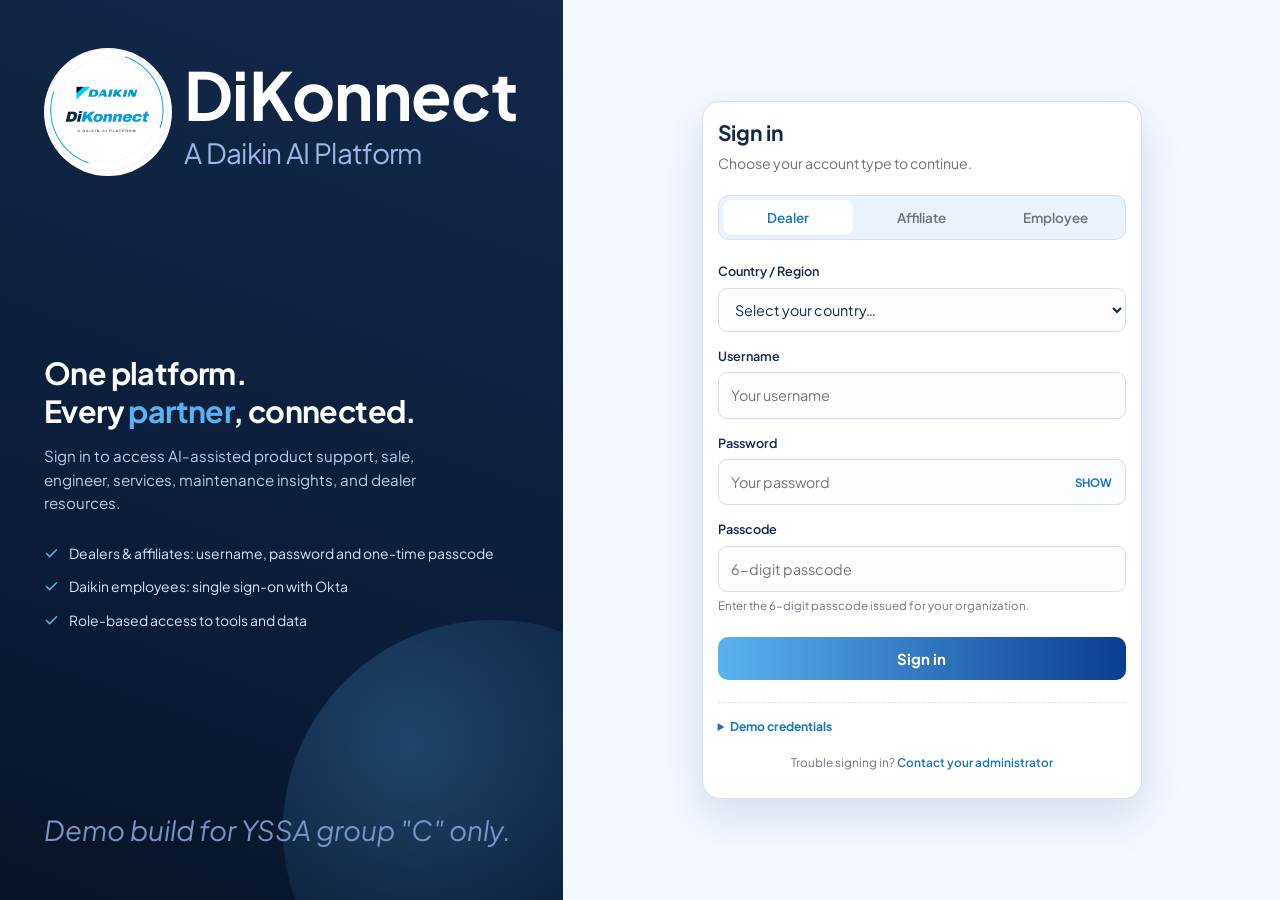
==== index.html @ c36b43f8 "Create index.html" ====
<!DOCTYPE html>
<html lang="en">
<head>
<meta charset="UTF-8">
<meta name="viewport" content="width=device-width, initial-scale=1.0">
<title>Sign in — DiKonnect</title>
<link rel="stylesheet" href="css/login.css">
<link rel="manifest" href="manifest.json">
<meta name="theme-color" content="#13284A">
<link rel="apple-touch-icon" href="icons/icon-192.png">
</head>
<body>

<div class="wrap">

  <!-- mobile-only brand bar -->
  <div class="mobile-brand">
    <img class="mark" src="sources/img/logo.png" alt="DiKonnect logo" width="36" height="36">
    <div class="txt">DiKonnect<span>A  Daikin  AI  Platform</span></div>
  </div>

  <!-- left: brand -->
  <aside class="hero">
    <div class="brand">
      <img class="mark" src="sources/img/logo.png" alt="DiKonnect logo" width="44" height="44">
      <div class="txt">DiKonnect<span>A  Daikin  AI  Platform</span></div>
    </div>

    <div class="hero-body">
      <h1>One platform.<br>Every <em>partner</em>, connected.</h1>
      <p>Sign in to access AI-assisted product support, sale, engineer, services, maintenance insights, and dealer resources.</p>
      <ul class="hero-points">
        <li>
          <svg width="15" height="15" viewBox="0 0 24 24" fill="none" stroke="#5AB2F0" stroke-width="2.4" stroke-linecap="round" stroke-linejoin="round"><path d="M20 6L9 17l-5-5"/></svg>
          Dealers &amp; affiliates: username, password and one-time passcode
        </li>
        <li>
          <svg width="15" height="15" viewBox="0 0 24 24" fill="none" stroke="#5AB2F0" stroke-width="2.4" stroke-linecap="round" stroke-linejoin="round"><path d="M20 6L9 17l-5-5"/></svg>
          Daikin employees: single sign-on with Okta
        </li>
        <li>
          <svg width="15" height="15" viewBox="0 0 24 24" fill="none" stroke="#5AB2F0" stroke-width="2.4" stroke-linecap="round" stroke-linejoin="round"><path d="M20 6L9 17l-5-5"/></svg>
          Role-based access to tools and data
        </li>
      </ul>
    </div>

    <div class="hero-foot">Demo build for YSSA group "C" only.</div>
  </aside>

  <!-- right: sign-in card -->
  <main class="stage">
    <div class="card">
      <h2>Sign in</h2>
      <p class="sub">Choose your account type to continue.</p>

      <div class="roles" role="tablist" aria-label="Account type">
        <button type="button" class="active" data-role="dealer"    role="tab" aria-selected="true">Dealer</button>
        <button type="button" data-role="affiliate" role="tab" aria-selected="false">Affiliate</button>
        <button type="button" data-role="employee"  role="tab" aria-selected="false">Employee</button>
      </div>

      <!-- dealer / affiliate form -->
      <form class="pane active" id="credForm" novalidate>
        <label for="country">Country / Region</label>
        <select id="country" name="country" required>
          <option value="">Select your country…</option>
          <option>Thailand</option>
          <option>Singapore</option>
          <option>Philippines</option>
          <option>Indonesia</option>
          <option>Cambodia</option>
          <option>Australia</option>
          <option>Viet Nam</option>
          <option>Malaysia</option>
          <option>India</option>
          <!--<option>Tanzania</option>-->
          <option>New Zealand</option>
        </select>

        <label for="username">Username</label>
        <input type="text" id="username" name="username" autocomplete="username" placeholder="Your username" required>

        <label for="password">Password</label>
        <div class="pw-row">
          <input type="password" id="password" name="password" autocomplete="current-password" placeholder="Your password" required>
          <button type="button" class="pw-toggle" id="pwToggle" aria-label="Show password">SHOW</button>
        </div>

        <label for="passcode">Passcode</label>
        <input type="text" id="passcode" name="passcode" inputmode="numeric" pattern="[0-9]{6}"
               maxlength="6" placeholder="6-digit passcode" autocomplete="one-time-code" required>
        <div class="hint">Enter the 6-digit passcode issued for your organization.</div>

        <button type="submit" class="primary" id="signInBtn">Sign in</button>
        <div class="msg" id="credMsg" role="alert"></div>
      </form>

      <!-- employee / Okta pane -->
      <div class="pane" id="ssoPane">
        <div class="sso-box">
          <p>Daikin employees sign in with their corporate Okta account. You will be redirected to Okta to authenticate.</p>
          <button type="button" class="okta-btn" id="oktaBtn">
            <span class="okta-mark" aria-hidden="true"></span>
            Sign in with Okta
          </button>
          <div class="sso-note">Use your <strong>@daikin</strong> corporate credentials. MFA may be required.</div>
        </div>
        <div class="msg" id="ssoMsg" role="alert"></div>
      </div>

      <!-- demo helper -->
      <details class="demo-creds">
        <summary>Demo credentials</summary>
        <table>
          <tr><th>Type</th><th>Country</th><th>Username</th><th>Password</th><th>Passcode</th></tr>
          <tr><td>Dealer</td><td>Thailand</td><td><code>dealer01</code></td><td><code>Dealer#2026</code></td><td><code>123456</code></td></tr>
          <tr><td>Dealer</td><td>Singapore</td><td><code>dealer02</code></td><td><code>Dealer#2026</code></td><td><code>222222</code></td></tr>
          <tr><td>Affiliate</td><td>Viet Nam</td><td><code>affiliate01</code></td><td><code>Affil#2026</code></td><td><code>654321</code></td></tr>
          <tr><td>Affiliate</td><td>Australia</td><td><code>affiliate02</code></td><td><code>Affil#2026</code></td><td><code>888888</code></td></tr>
          <tr><td>Employee</td><td colspan="4">Click “Sign in with Okta Verify”</td></tr>
        </table>
      </details>

      <div class="card-foot">
        Trouble signing in? <a href="#" onclick="return false;">Contact your administrator</a>
      </div>
    </div>
  </main>
</div>

<script src="js/login.js"></script>
<script src="js/pwa.js"></script>
</body>
</html>
---- css/login.css ----
@import url('https://fonts.googleapis.com/css2?family=Plus+Jakarta+Sans:wght@400;500;600;700;800&display=swap');

  :root{
    --grad-light:#5AB2F0;
    --grad-dark:#0B3D91;
    --navy:#13284A;
    --eyebrow-blue:#1B75BB;
    --border-gray:#D7DEEA;
    --icon-blue:#2F7DD1;
    --gray-text:#6B7280;
    --bg:#F4F8FF;
    --white:#FFFFFF;
    --green:#1B9169;
    --green-soft:#E1F5EC;
    --red:#C0392B;
    --red-soft:#FDECEA;
    --sky:#EAF2FE;
    --shadow-sm:0 1px 2px rgba(19,34,66,.05);
    --shadow-lg:0 18px 44px rgba(11,61,145,.14);
  }
  *{box-sizing:border-box;}
  html,body{height:100%;}
  body{
    margin:0;background:var(--bg);color:var(--navy);
    font-family:"Plus Jakarta Sans",-apple-system,"Segoe UI",Roboto,Helvetica,Arial,sans-serif;
    line-height:1.55;-webkit-font-smoothing:antialiased;
  }
  button{font-family:inherit;}

  .wrap{
    min-height:100vh;display:grid;grid-template-columns:minmax(340px,44%) 1fr;
  }
  /* ---------- left brand panel ---------- */
  .hero{
    background:linear-gradient(200deg,var(--navy) 0%,#0A1C38 68%,#081428 100%);
    color:#fff;padding:48px 44px;display:flex;flex-direction:column;position:relative;overflow:hidden;
  }
  .hero::after{
    content:"";position:absolute;right:-140px;bottom:-140px;width:420px;height:420px;border-radius:50%;
    background:radial-gradient(circle at 30% 30%, rgba(90,178,240,.28), rgba(11,61,145,.05) 65%);
    pointer-events:none;
  }
  .brand{display:flex;align-items:center;gap:12px;}
  .brand .mark{
    width:128px;height:128px;border-radius:11px;flex:0 0 auto;
    background:linear-gradient(135deg,var(--grad-light),var(--grad-dark));
    display:flex;align-items:center;justify-content:center;
    font-weight:800;font-size:1.2rem;color:#fff;
  }
  img.mark{border-radius:50%!important;background:#fff;object-fit:cover;padding:0;border:none;}
  .brand .txt{font-weight:700;font-size:4.14rem;line-height:1.2;letter-spacing:-0.01em;}
  .brand .txt span{display:block;font-weight:400;font-size:1.74rem;color:#9FB6E8;margin-top:1px;}

  .hero-body{margin:auto 0;padding:40px 0;}
  .hero-body h1{margin:0 0 14px;font-size:1.9rem;letter-spacing:-0.02em;line-height:1.25;}
  .hero-body h1 em{font-style:normal;color:var(--grad-light);}
  .hero-body p{margin:0;color:#B9CDF2;font-size:0.95rem;max-width:400px;}

  .hero-points{margin:28px 0 0;padding:0;list-style:none;display:flex;flex-direction:column;gap:12px;}
  .hero-points li{display:flex;align-items:flex-start;gap:10px;font-size:0.87rem;color:#D7E4FB;}
  .hero-points svg{flex:0 0 auto;margin-top:3px;}

  .hero-foot{font-size:1.72rem;color:#7C93C2;position:relative; font-style: italic;}

  /* mobile brand bar (shown instead of hero on small screens) */
  .mobile-brand{
    display:none;align-items:center;gap:11px;
    background:linear-gradient(200deg,var(--navy) 0%,#0A1C38 100%);
    color:#fff;padding:16px 20px;
  }
  .mobile-brand .mark{
    width:36px;height:36px;border-radius:9px;flex:0 0 auto;
    background:linear-gradient(135deg,var(--grad-light),var(--grad-dark));
    display:flex;align-items:center;justify-content:center;
    font-weight:800;font-size:1rem;color:#fff;
  }
  .mobile-brand .txt{font-weight:700;font-size:0.98rem;line-height:1.2;}
  .mobile-brand .txt span{display:block;font-weight:400;font-size:0.68rem;color:#9FB6E8;}

  @media (max-width:860px){
    .wrap{grid-template-columns:1fr;grid-template-rows:auto 1fr;}
    .hero{display:none;}
    .mobile-brand{display:flex;}
    .stage{padding:24px 16px 40px;align-items:flex-start;}
    .card{padding:22px 18px 20px;border-radius:14px;max-width:none;}
    .roles button{font-size:0.8rem;padding:9px 2px;}
    .demo-creds table{font-size:0.7rem;}
    .demo-creds td, .demo-creds th{padding:4px 4px;}
  }

  /* ---------- right sign-in panel ---------- */
  .stage{display:flex;align-items:center;justify-content:center;padding:15px 15px;}
  .card{
    width:100%;max-width:440px;background:var(--white);
    border:1px solid var(--border-gray);border-radius:18px;
    padding:15px 15px 26px;box-shadow:var(--shadow-lg);
  }
  .card h2{margin:0 0 4px;font-size:1.32rem;letter-spacing:-0.015em;color:var(--navy);}
  .card .sub{margin:0 0 20px;color:var(--gray-text);font-size:0.88rem;}

  /* role tabs */
  .roles{
    display:grid;grid-template-columns:1fr 1fr 1fr;gap:4px;
    background:var(--sky);border:1px solid var(--border-gray);
    border-radius:11px;padding:4px;margin-bottom:22px;
  }
  .roles button{
    border:none;background:none;border-radius:8px;cursor:pointer;
    padding:9px 4px;font-size:0.84rem;font-weight:600;color:var(--gray-text);
    transition:background .16s,color .16s,box-shadow .16s;
  }
  .roles button:hover{color:var(--navy);}
  .roles button.active{
    background:var(--white);color:var(--eyebrow-blue);
    box-shadow:var(--shadow-sm);
  }
  .roles button:focus-visible{outline:none;box-shadow:0 0 0 3px rgba(90,178,240,.35);}

  .pane{display:none;}
  .pane.active{display:block;}

  label{display:block;font-size:0.79rem;font-weight:600;color:var(--navy);margin:15px 0 6px;}
  .pane label:first-of-type{margin-top:0;}
  input[type=text], input[type=password], select{
    width:100%;font:inherit;font-size:0.9rem;
    padding:11px 12px;border:1.5px solid var(--border-gray);border-radius:9px;
    background:#FBFDFF;color:var(--navy);transition:border-color .15s,background .15s;
  }
  input:focus, select:focus, button:focus-visible{
    outline:none;border-color:var(--grad-light);background:#fff;
    box-shadow:0 0 0 3px rgba(90,178,240,.18);
  }
  .pw-row{position:relative;}
  .pw-row input{padding-right:58px;}
  .pw-toggle{
    position:absolute;right:8px;top:50%;transform:translateY(-50%);
    border:none;background:none;cursor:pointer;
    font-size:0.72rem;font-weight:700;color:var(--eyebrow-blue);padding:6px;
  }
  .hint{font-size:0.72rem;color:var(--gray-text);margin-top:5px;}

  .primary{
    width:100%;margin-top:22px;
    background:linear-gradient(90deg,var(--grad-light),var(--grad-dark));
    color:#fff;border:none;border-radius:10px;
    padding:12px;font-size:0.94rem;font-weight:700;letter-spacing:0.01em;
    cursor:pointer;transition:filter .16s,transform .05s;
  }
  .primary:hover{filter:brightness(1.07);}
  .primary:active{transform:translateY(1px);}
  .primary[disabled]{filter:grayscale(.4) brightness(.95);cursor:progress;}

  /* employee / Okta pane */
  .sso-box{
    border:1.5px solid var(--border-gray);border-radius:12px;
    background:#FBFDFF;padding:18px;text-align:center;
  }
  .sso-box p{margin:0 0 14px;font-size:0.85rem;color:var(--gray-text);}
  .okta-btn{
    width:100%;display:flex;align-items:center;justify-content:center;gap:10px;
    background:var(--navy);color:#fff;border:none;border-radius:10px;
    padding:12px;font-size:0.94rem;font-weight:700;cursor:pointer;
    transition:filter .16s,transform .05s;
  }
  .okta-btn:hover{filter:brightness(1.15);}
  .okta-btn:active{transform:translateY(1px);}
  .okta-btn[disabled]{cursor:progress;filter:brightness(.9);}
  .okta-mark{
    width:20px;height:20px;border-radius:50%;flex:0 0 auto;
    border:5px solid #fff;background:transparent;
  }
  .sso-note{font-size:0.72rem;color:var(--gray-text);margin-top:12px;}

  /* messages */
  .msg{
    display:none;margin-top:16px;padding:10px 13px;border-radius:9px;
    font-size:0.82rem;font-weight:600;
  }
  .msg.error{display:block;background:var(--red-soft);color:var(--red);}
  .msg.ok{display:block;background:var(--green-soft);color:var(--green);}

  /* demo credentials helper */
  .demo-creds{
    margin-top:22px;border-top:1px dashed var(--border-gray);padding-top:14px;
  }
  .demo-creds summary{
    font-size:0.76rem;font-weight:700;color:var(--eyebrow-blue);cursor:pointer;
  }
  .demo-creds table{
    width:100%;border-collapse:collapse;margin-top:10px;font-size:0.74rem;
  }
  .demo-creds th{
    text-align:left;color:var(--gray-text);font-weight:600;
    padding:4px 6px;border-bottom:1px solid var(--border-gray);
  }
  .demo-creds td{padding:5px 6px;border-bottom:1px solid #EDF2FA;color:var(--navy);}
  .demo-creds code{
    background:var(--sky);border-radius:5px;padding:1px 6px;
    font-size:0.72rem;color:var(--grad-dark);
  }

  .card-foot{
    margin-top:18px;text-align:center;font-size:0.74rem;color:var(--gray-text);
  }
  .card-foot a{color:var(--eyebrow-blue);text-decoration:none;font-weight:600;}
  .card-foot a:hover{text-decoration:underline;}
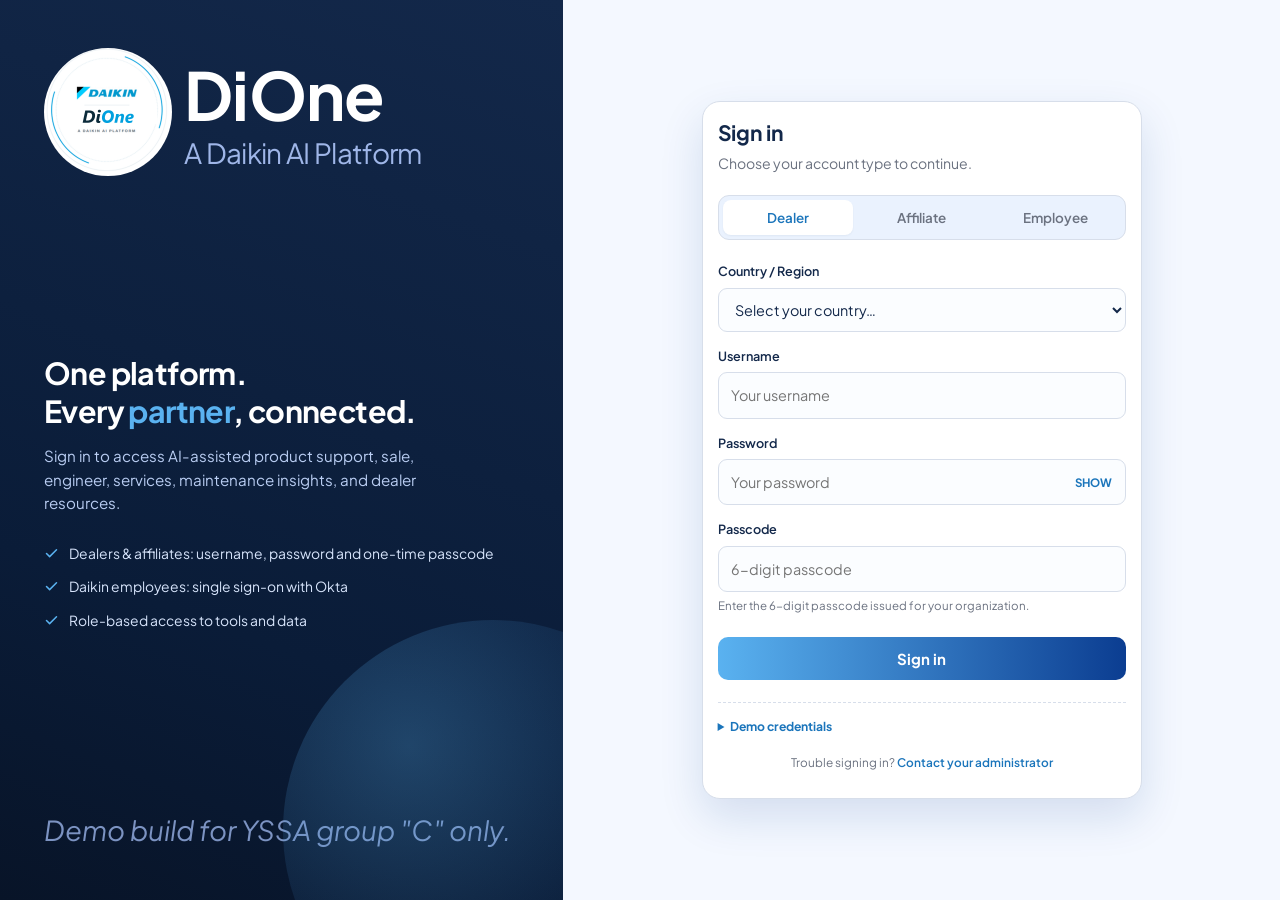
==== commit 73980ee2: "change to dione change to dione" ====
--- a/index.html
+++ b/index.html
@@ -3,7 +3,7 @@
 <head>
 <meta charset="UTF-8">
 <meta name="viewport" content="width=device-width, initial-scale=1.0">
-<title>Sign in — DiKonnect</title>
+<title>Sign in — DiOne</title>
 <link rel="stylesheet" href="css/login.css">
 <link rel="manifest" href="manifest.json">
 <meta name="theme-color" content="#13284A">
@@ -15,15 +15,15 @@
 
   <!-- mobile-only brand bar -->
   <div class="mobile-brand">
-    <img class="mark" src="sources/img/logo.png" alt="DiKonnect logo" width="36" height="36">
-    <div class="txt">DiKonnect<span>A  Daikin  AI  Platform</span></div>
+    <img class="mark" src="sources/img/logo.png" alt="DiOne logo" width="36" height="36">
+    <div class="txt">DiOne<span>A  Daikin  AI  Platform</span></div>
   </div>
 
   <!-- left: brand -->
   <aside class="hero">
     <div class="brand">
-      <img class="mark" src="sources/img/logo.png" alt="DiKonnect logo" width="44" height="44">
-      <div class="txt">DiKonnect<span>A  Daikin  AI  Platform</span></div>
+      <img class="mark" src="sources/img/logo.png" alt="DiOne logo" width="44" height="44">
+      <div class="txt">DiOne<span>A  Daikin  AI  Platform</span></div>
     </div>
 
     <div class="hero-body">
